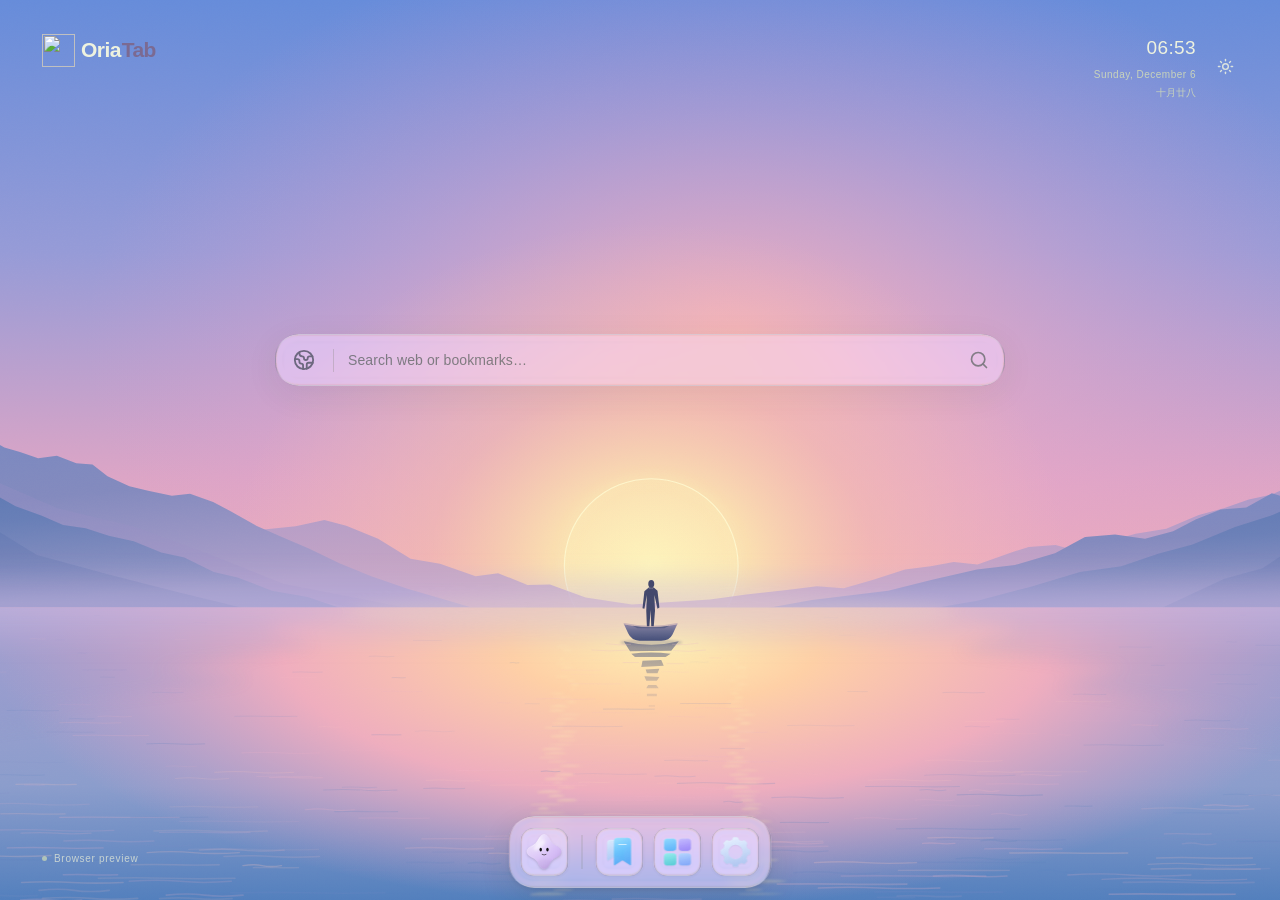
==== extension/index.html @ 45da7361 "Add unpacked extension and simplify download information" ====
<!doctype html>
<html lang="zh-CN">
  <head>
    <meta charset="UTF-8" />
    <meta name="viewport" content="width=device-width, initial-scale=1.0" />
    <meta name="theme-color" content="#d5d7ce" />
    <link rel="icon" type="image/svg+xml" href="./browser-icon.svg" />
    <title>OriaTab</title>
    <style>html[data-startup-wallpaper]:before{content:"";z-index:-1;pointer-events:none;background-color:var(--startup-wallpaper-color);background-image:var(--startup-wallpaper-image);filter:blur(12px);background-position:50%;background-repeat:no-repeat;background-size:cover;position:fixed;inset:-36px}</style>
    <script src="./wallpaper-startup.js"></script>
    <script type="module" crossorigin src="./assets/index-CosVQ_Fn.js"></script>
    <link rel="modulepreload" crossorigin href="./assets/rolldown-runtime-Dd_uD5pT.js">
    <link rel="modulepreload" crossorigin href="./assets/jsx-runtime-DKj5X9O4.js">
    <link rel="modulepreload" crossorigin href="./assets/useTranslation-Dtp2jIaS.js">
    <link rel="modulepreload" crossorigin href="./assets/shortcut-B8eo25L7.js">
    <link rel="modulepreload" crossorigin href="./assets/state-BQVfilEl.js">
    <link rel="modulepreload" crossorigin href="./assets/utils-D0T3A-kS.js">
    <link rel="modulepreload" crossorigin href="./assets/useRegisterFieldControl-Cq6obPZH.js">
    <link rel="modulepreload" crossorigin href="./assets/preload-helper-Bvu6kHaL.js">
    <link rel="stylesheet" crossorigin href="./assets/preload-helper-39QpfxgT.css">
  </head>
  <body><div id="root"></div></body>
</html>
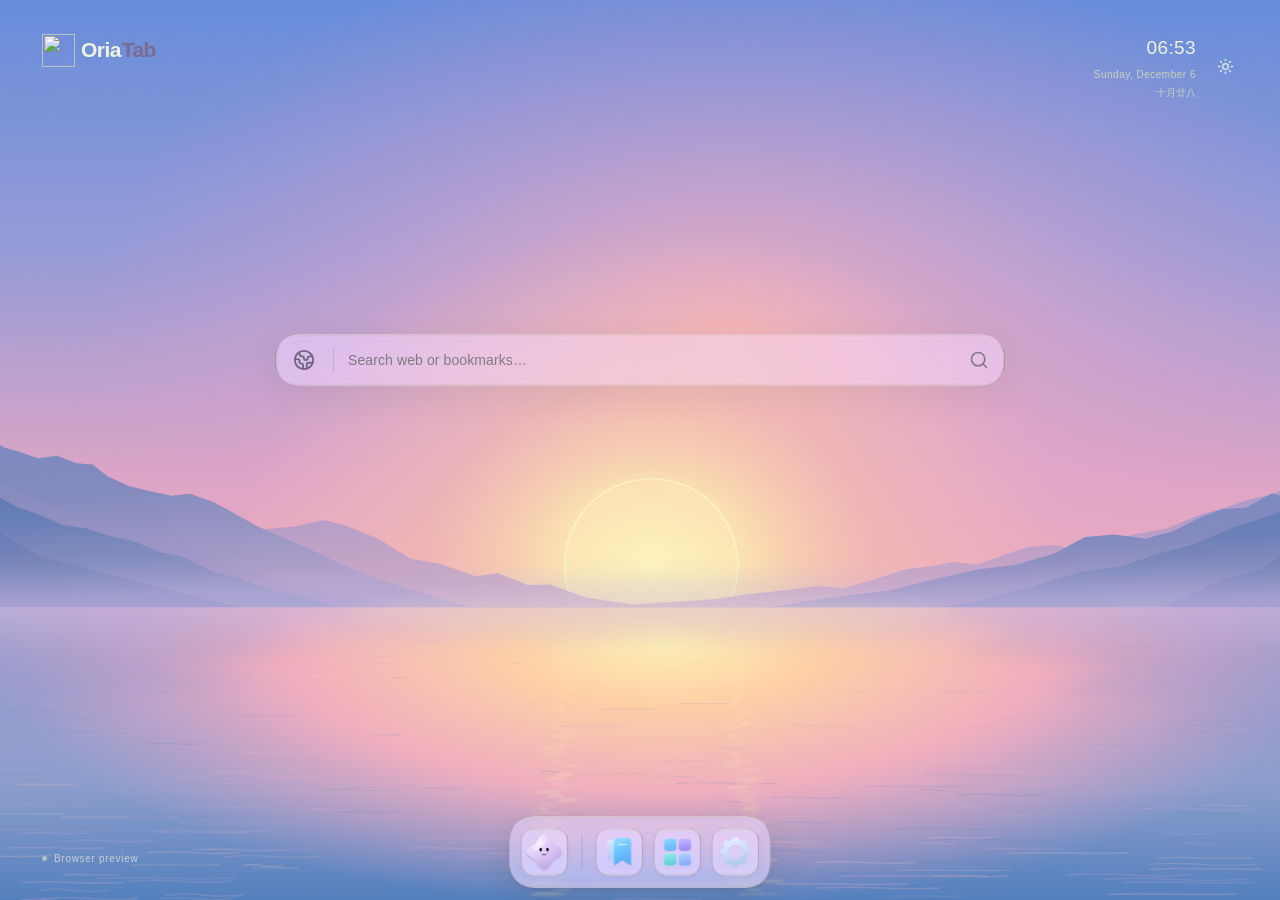
==== commit 00305cfa: "release: sync distribution files for OriaTab 0.1.1" ====
--- a/extension/index.html
+++ b/extension/index.html
@@ -8,7 +8,7 @@
     <title>OriaTab</title>
     <style>html[data-startup-wallpaper]:before{content:"";z-index:-1;pointer-events:none;background-color:var(--startup-wallpaper-color);background-image:var(--startup-wallpaper-image);filter:blur(12px);background-position:50%;background-repeat:no-repeat;background-size:cover;position:fixed;inset:-36px}</style>
     <script src="./wallpaper-startup.js"></script>
-    <script type="module" crossorigin src="./assets/index-CosVQ_Fn.js"></script>
+    <script type="module" crossorigin src="./assets/index-ARic3Bo4.js"></script>
     <link rel="modulepreload" crossorigin href="./assets/rolldown-runtime-Dd_uD5pT.js">
     <link rel="modulepreload" crossorigin href="./assets/jsx-runtime-DKj5X9O4.js">
     <link rel="modulepreload" crossorigin href="./assets/useTranslation-Dtp2jIaS.js">
@@ -16,8 +16,8 @@
     <link rel="modulepreload" crossorigin href="./assets/state-BQVfilEl.js">
     <link rel="modulepreload" crossorigin href="./assets/utils-D0T3A-kS.js">
     <link rel="modulepreload" crossorigin href="./assets/useRegisterFieldControl-Cq6obPZH.js">
-    <link rel="modulepreload" crossorigin href="./assets/preload-helper-Bvu6kHaL.js">
-    <link rel="stylesheet" crossorigin href="./assets/preload-helper-39QpfxgT.css">
+    <link rel="modulepreload" crossorigin href="./assets/preload-helper-C6l-C6Jv.js">
+    <link rel="stylesheet" crossorigin href="./assets/preload-helper-ToXKjOVA.css">
   </head>
   <body><div id="root"></div></body>
 </html>
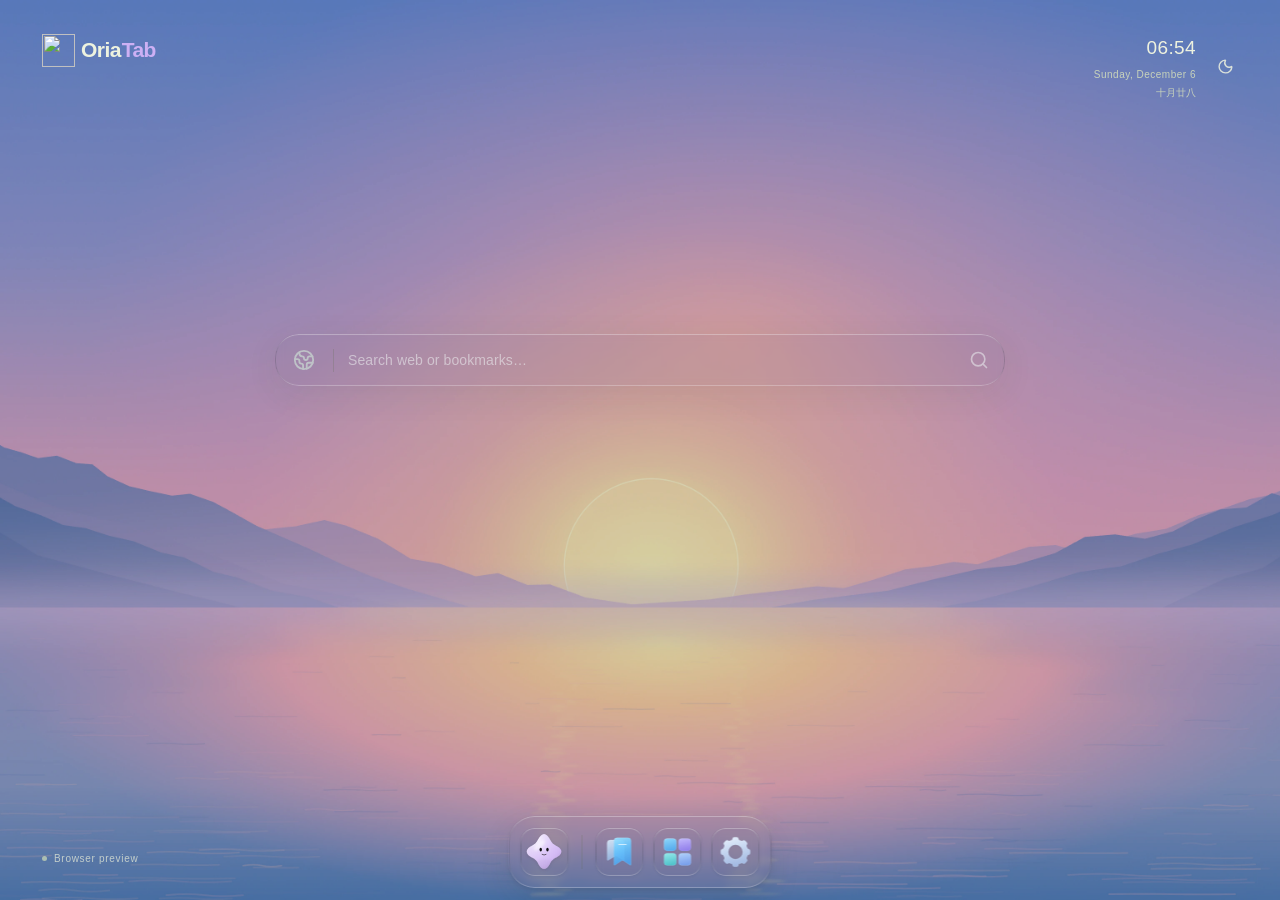
==== commit d97fea76: "release: publish OriaTab 0.2.0" ====
--- a/extension/index.html
+++ b/extension/index.html
@@ -8,16 +8,16 @@
     <title>OriaTab</title>
     <style>html[data-startup-wallpaper]:before{content:"";z-index:-1;pointer-events:none;background-color:var(--startup-wallpaper-color);background-image:var(--startup-wallpaper-image);filter:blur(12px);background-position:50%;background-repeat:no-repeat;background-size:cover;position:fixed;inset:-36px}</style>
     <script src="./wallpaper-startup.js"></script>
-    <script type="module" crossorigin src="./assets/index-ARic3Bo4.js"></script>
+    <script type="module" crossorigin src="./assets/index-DTDTQ9EK.js"></script>
     <link rel="modulepreload" crossorigin href="./assets/rolldown-runtime-Dd_uD5pT.js">
     <link rel="modulepreload" crossorigin href="./assets/jsx-runtime-DKj5X9O4.js">
+    <link rel="modulepreload" crossorigin href="./assets/shortcut-BunIsOry.js">
     <link rel="modulepreload" crossorigin href="./assets/useTranslation-Dtp2jIaS.js">
-    <link rel="modulepreload" crossorigin href="./assets/shortcut-B8eo25L7.js">
-    <link rel="modulepreload" crossorigin href="./assets/state-BQVfilEl.js">
+    <link rel="modulepreload" crossorigin href="./assets/state-CLB7433x.js">
     <link rel="modulepreload" crossorigin href="./assets/utils-D0T3A-kS.js">
-    <link rel="modulepreload" crossorigin href="./assets/useRegisterFieldControl-Cq6obPZH.js">
-    <link rel="modulepreload" crossorigin href="./assets/preload-helper-C6l-C6Jv.js">
-    <link rel="stylesheet" crossorigin href="./assets/preload-helper-ToXKjOVA.css">
+    <link rel="modulepreload" crossorigin href="./assets/useRegisterFieldControl-DIHsE03z.js">
+    <link rel="modulepreload" crossorigin href="./assets/preload-helper-CYOg7W9k.js">
+    <link rel="stylesheet" crossorigin href="./assets/preload-helper-CgmDQbTx.css">
   </head>
   <body><div id="root"></div></body>
 </html>
